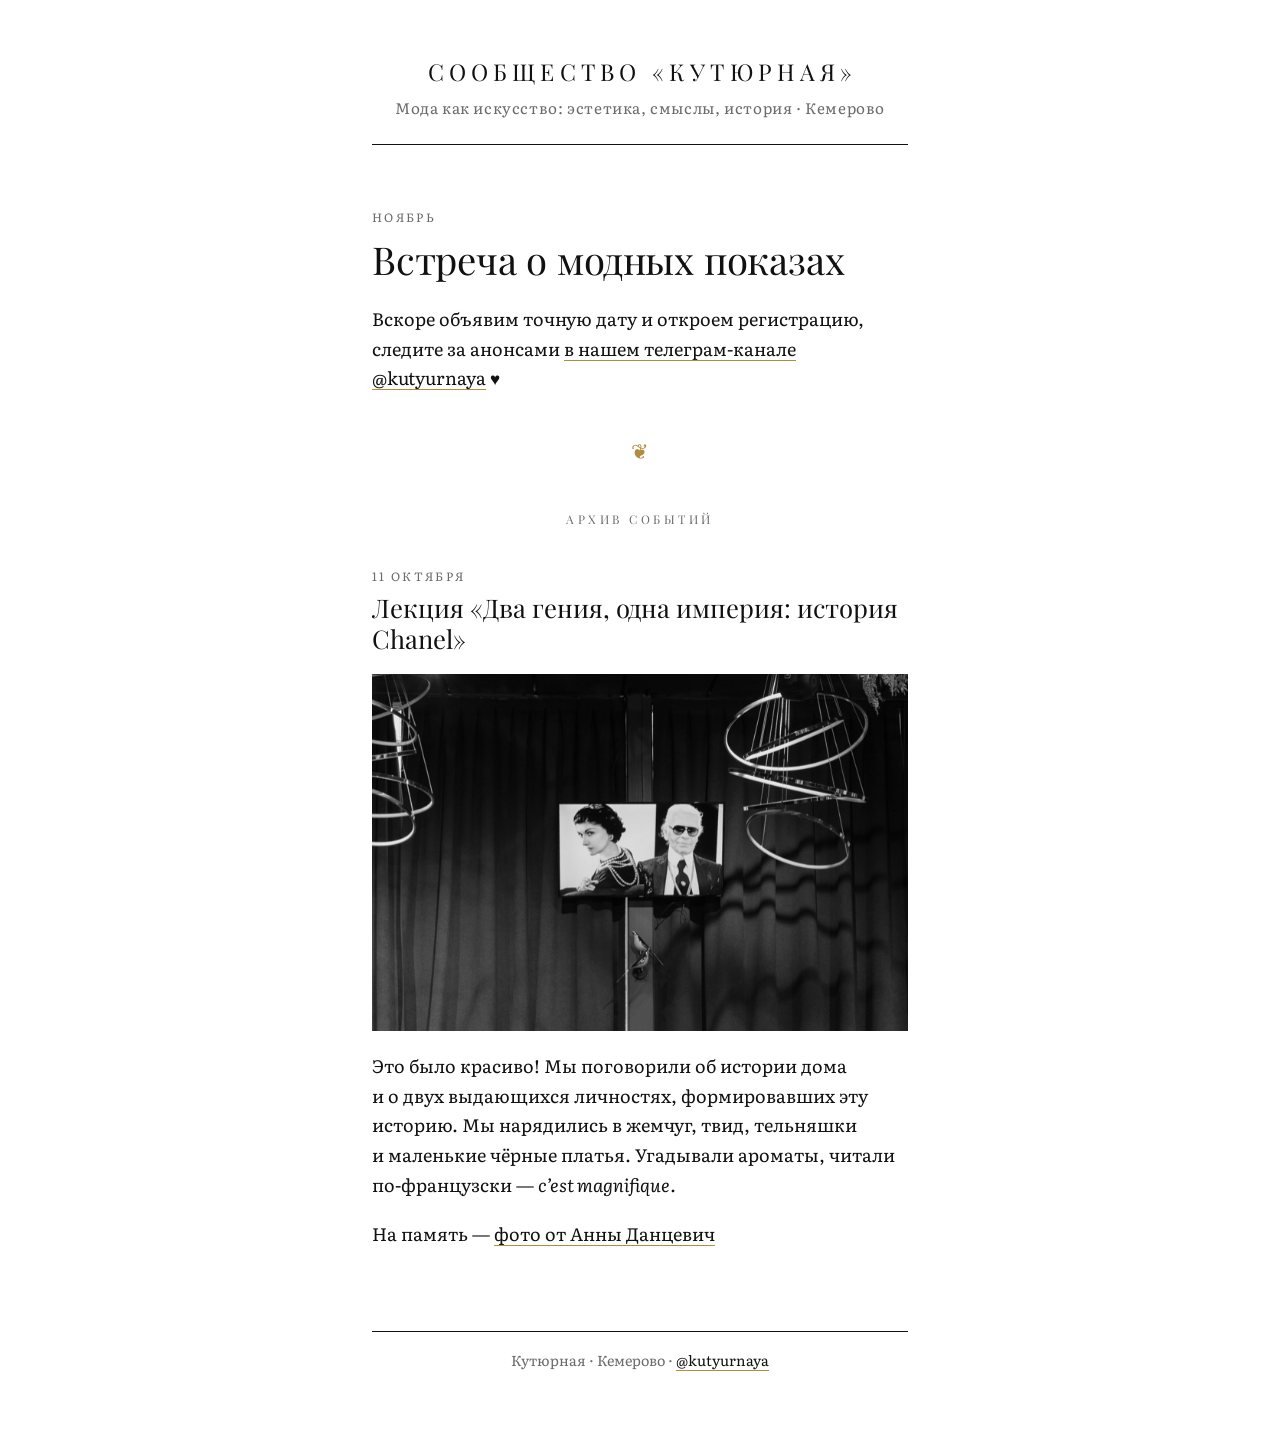
==== index.html @ 18209605 "Регистрация: форма, PHP-приём заявок в amoCRM с переходом на оплату, страница «Спасибо» Co-Authored-" ====
<!DOCTYPE html>
<html lang="ru">
<head>
  <meta charset="utf-8">
  <meta name="viewport" content="width=device-width, initial-scale=1">
  <title>Кутюрная — мода как искусство, Кемерово</title>
  <meta name="description" content="Сообщество «Кутюрная», Кемерово. Мода как искусство: эстетика, смыслы, история. Встречи и лекции об истории моды. Анонсы в телеграм-канале @kutyurnaya.">
  <meta property="og:type" content="website">
  <meta property="og:title" content="Сообщество «Кутюрная»">
  <meta property="og:description" content="Мода как искусство: эстетика, смыслы, история · Кемерово. В ноябре — встреча о модных показах. Следите за анонсами в телеграм-канале @kutyurnaya.">
  <meta property="og:url" content="https://kutyurnaya.ru/">
  <meta property="og:image" content="https://kutyurnaya.ru/images/chanel-2026-10-11.jpg">
  <meta property="og:locale" content="ru_RU">
  <link rel="icon" href="/favicon.ico" sizes="16x16 32x32">
  <link rel="icon" type="image/png" sizes="32x32" href="/icons/favicon-32.png">
  <link rel="icon" type="image/png" sizes="192x192" href="/icons/favicon-192.png">
  <link rel="apple-touch-icon" sizes="180x180" href="/icons/apple-touch-icon.png">
  <meta name="theme-color" content="#4a1526">
  <link rel="stylesheet" href="/style.css?v=20261104a">
</head>
<body>
  <header class="site-header">
    <p class="site-name">Сообщество «Кутюрная»</p>
    <p class="site-tagline">Мода как искусство: эстетика, смыслы, история&nbsp;·&nbsp;Кемерово</p>
  </header>

  <main>
    <section class="note">
      <p class="kicker">Ноябрь</p>
      <h1>Встреча о&nbsp;модных показах</h1>
      <p>Вскоре объявим точную дату и&nbsp;откроем регистрацию, следите за&nbsp;анонсами <a href="https://t.me/Kutyurnaya">в&nbsp;нашем телеграм-канале @kutyurnaya</a>&nbsp;<span class="heart" aria-hidden="true">♥</span></p>
    </section>

    <p class="fleuron" aria-hidden="true">❦</p>

    <section class="archive">
      <h2 class="section-title">Архив событий</h2>

      <article class="event">
        <p class="kicker">11 октября</p>
        <h3>Лекция «Два гения, одна империя: история Chanel»</h3>
        <figure class="event-photo">
          <img src="/images/chanel-2026-10-11.jpg" srcset="/images/chanel-2026-10-11-700.jpg 700w, /images/chanel-2026-10-11.jpg 1400w" sizes="(max-width: 40rem) 100vw, 36rem" width="1400" height="933" alt="Портреты Коко Шанель и Карла Лагерфельда на экране во время лекции" loading="lazy">
        </figure>
        <p>Это было красиво! Мы поговорили об&nbsp;истории дома и&nbsp;о&nbsp;двух выдающихся личностях, формировавших эту историю. Мы нарядились в&nbsp;жемчуг, твид, тельняшки и&nbsp;маленькие чёрные платья. Угадывали ароматы, читали по-французски&nbsp;— <i lang="fr">c’est magnifique</i>.</p>
        <p class="event-link">На память&nbsp;— <a href="https://d-anyut.wfolio.pro/disk/11-10-2026-kutyurnaya_shanel-i-lagerfeld-5t42z0">фото от Анны Данцевич</a></p>
      </article>
    </section>
  </main>

  <footer class="site-footer">
    <p>Кутюрная · Кемерово · <a href="https://t.me/Kutyurnaya">@kutyurnaya</a></p>
  </footer>
</body>
</html>
---- style.css ----
/* Палитра «Chanel»: белая бумага, чёрные чернила, золотой акцент */
:root {
  --paper: #ffffff; --ink: #111111; --muted: #6b6b6b; --rule: #111111; --gold: #b08d3f;
}
@font-face { font-family: "Playfair Display"; src: url(/fonts/playfair-display-v40-cyrillic_latin-regular.woff2) format("woff2"); font-weight: 400; font-display: swap; }
@font-face { font-family: "Playfair Display"; src: url(/fonts/playfair-display-v40-cyrillic_latin-700.woff2) format("woff2"); font-weight: 700; font-display: swap; }
@font-face { font-family: "Playfair Display"; src: url(/fonts/playfair-display-v40-cyrillic_latin-italic.woff2) format("woff2"); font-style: italic; font-display: swap; }
@font-face { font-family: "Literata"; src: url(/fonts/literata-v40-cyrillic_latin-regular.woff2) format("woff2"); font-weight: 400; font-display: swap; }
@font-face { font-family: "Literata"; src: url(/fonts/literata-v40-cyrillic_latin-700.woff2) format("woff2"); font-weight: 700; font-display: swap; }
@font-face { font-family: "Literata"; src: url(/fonts/literata-v40-cyrillic_latin-italic.woff2) format("woff2"); font-style: italic; font-display: swap; }

html { background: var(--paper); color: var(--ink); }
body {
  margin: 0 auto; padding: 3.5rem 1.25rem 4rem; max-width: 36rem; min-height: 100vh;
  box-sizing: border-box; display: flex; flex-direction: column;
  font: 400 1.125rem/1.65 "Literata", "PT Serif", Georgia, serif;
  hyphens: auto; font-feature-settings: "onum" 1;
  -webkit-font-smoothing: antialiased;
}
main { flex: 1; }
p { margin: 0 0 1em; }

h1, h2 { font-family: "Playfair Display", Georgia, serif; font-weight: 400; line-height: 1.15; margin: 0.2em 0 0.6em; letter-spacing: -0.005em; hyphens: manual; }
h1 { font-size: 2.4rem; }
h2 { font-size: 1.9rem; }

a { color: var(--ink); text-decoration: underline; text-decoration-color: var(--gold);
  text-decoration-thickness: 1px; text-underline-offset: 4px; }
a:hover { color: var(--gold); }

.site-header { text-align: center; border-bottom: 1px solid var(--rule); padding-bottom: 1.5rem; margin-bottom: 3.5rem; }
.site-name { font-family: "Playfair Display", Georgia, serif; font-size: 1.45rem; letter-spacing: 0.22em;
  text-transform: uppercase; margin: 0 0 0.5rem; padding-left: 0.22em; line-height: 1.35; }
.site-tagline { color: var(--muted); font-size: 0.95rem; letter-spacing: 0.04em; margin: 0; }

.kicker { font-variant-caps: all-small-caps; letter-spacing: 0.14em; color: var(--muted); margin: 0; font-size: 1.05rem; }

.fleuron { text-align: center; color: var(--gold); font-size: 1.3rem; margin: 2.5rem 0; }

.section-title { font-family: "Playfair Display", Georgia, serif; font-weight: 400; font-size: 1.1rem;
  font-variant-caps: all-small-caps; letter-spacing: 0.2em; color: var(--muted); text-align: center; margin: 0 0 2rem; }
.event h3 { font-family: "Playfair Display", Georgia, serif; font-weight: 400; font-size: 1.6rem; line-height: 1.2;
  margin: 0.2em 0 0.8em; hyphens: manual; }
.event-photo { margin: 0 0 1.25rem; max-width: 100%; }
.event-photo img { display: block; width: 100%; max-width: 100%; height: auto; }
.event-link { margin-top: 1.25rem; }

.heart { color: var(--ink); font-size: 0.95em; }

.cta { margin-top: 1.75rem; }
.cta a { display: inline-block; padding: 0.7rem 1.4rem; border: 1px solid var(--ink);
  text-decoration: none; font-variant-caps: all-small-caps; letter-spacing: 0.12em; font-size: 1.05rem; }
.cta a:hover { background: var(--ink); color: var(--paper); }

.site-footer { margin-top: 4rem; border-top: 1px solid var(--rule); padding-top: 1rem;
  color: var(--muted); font-size: 0.9rem; text-align: center; }
.site-footer p { margin: 0; }

@media (max-width: 480px) {
  body { padding-top: 2.5rem; }
  h1 { font-size: 1.9rem; }
  h2 { font-size: 1.55rem; }
  .event h3 { font-size: 1.35rem; }
  .site-name { font-size: 1.05rem; letter-spacing: 0.16em; padding-left: 0.16em; }
}

/* Форма регистрации */
.site-name a { color: inherit; text-decoration: none; }
.reg-form { display: grid; gap: 1.1rem; margin-top: 1.5rem; }
.reg-form label { display: grid; gap: 0.35rem; font-variant-caps: all-small-caps; letter-spacing: 0.1em; font-size: 1.05rem; }
.reg-form .hint { font-variant-caps: normal; letter-spacing: 0; font-size: 0.85rem; color: var(--muted); font-style: italic; }
.reg-form input:not([type="checkbox"]) { font: inherit; font-variant-caps: normal; letter-spacing: 0; font-size: 1.05rem;
  padding: 0.6rem 0.75rem; border: 1px solid var(--muted); border-radius: 0; background: var(--paper); color: var(--ink); width: 100%; box-sizing: border-box; }
.reg-form input:focus { outline: 2px solid var(--gold); outline-offset: 1px; border-color: var(--ink); }
.reg-form .consent { display: flex; gap: 0.6rem; align-items: baseline; font-variant-caps: normal; letter-spacing: 0; font-size: 0.95rem; }
.reg-form .consent input { accent-color: var(--ink); width: 1.05rem; height: 1.05rem; flex: none; }
.reg-form .hp { position: absolute; left: -10000px; width: 1px; height: 1px; overflow: hidden; }
.reg-form button { font: inherit; font-variant-caps: all-small-caps; letter-spacing: 0.12em; font-size: 1.1rem; cursor: pointer;
  padding: 0.8rem 1.4rem; border: 1px solid var(--ink); background: var(--ink); color: var(--paper); justify-self: start; }
.reg-form button:hover { background: var(--paper); color: var(--ink); }
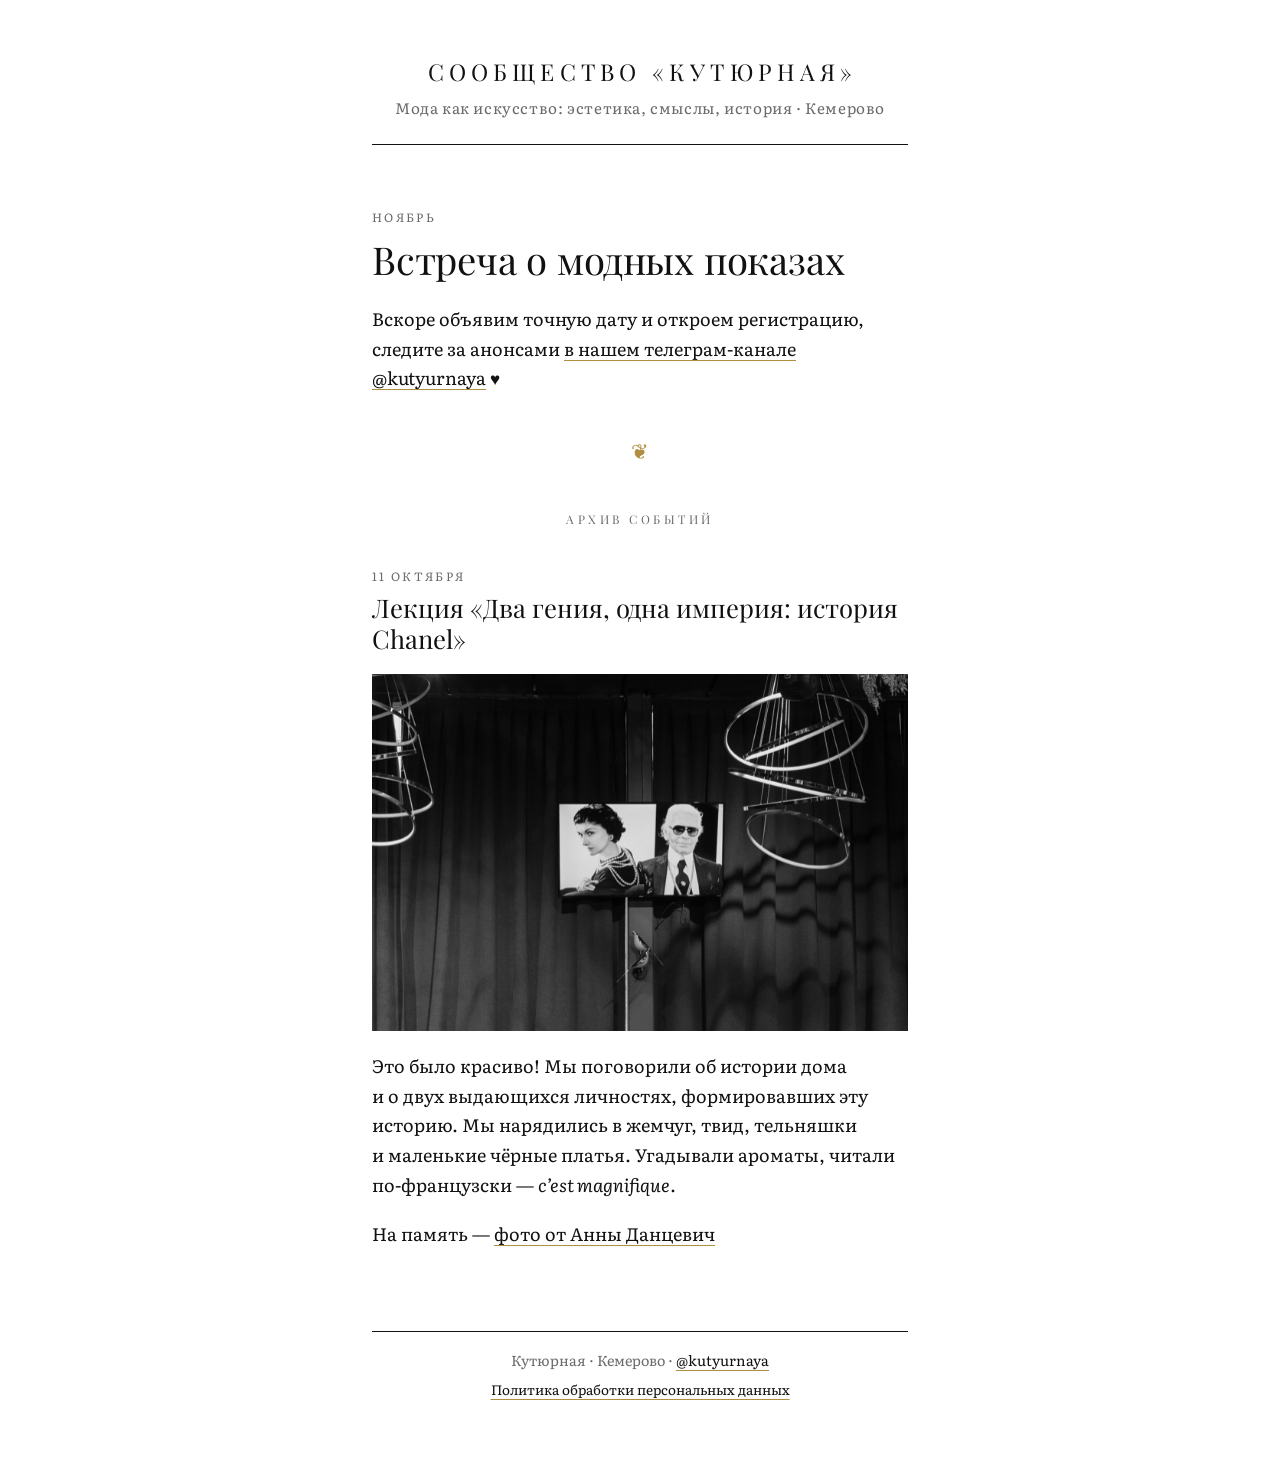
==== commit 64390ed9: "Черновики: политика обработки ПДн и отдельное согласие, ссылки в форме и подвале (не опубликовано, ж" ====
--- a/index.html
+++ b/index.html
@@ -16,7 +16,7 @@
   <link rel="icon" type="image/png" sizes="192x192" href="/icons/favicon-192.png">
   <link rel="apple-touch-icon" sizes="180x180" href="/icons/apple-touch-icon.png">
   <meta name="theme-color" content="#4a1526">
-  <link rel="stylesheet" href="/style.css?v=20261104a">
+  <link rel="stylesheet" href="/style.css?v=20261104b">
 </head>
 <body>
   <header class="site-header">
@@ -50,6 +50,7 @@
 
   <footer class="site-footer">
     <p>Кутюрная · Кемерово · <a href="https://t.me/Kutyurnaya">@kutyurnaya</a></p>
+    <p class="legal-links"><a href="/privacy/">Политика обработки персональных данных</a></p>
   </footer>
 </body>
 </html>
--- a/style.css
+++ b/style.css
@@ -78,3 +78,12 @@
 .reg-form button { font: inherit; font-variant-caps: all-small-caps; letter-spacing: 0.12em; font-size: 1.1rem; cursor: pointer;
   padding: 0.8rem 1.4rem; border: 1px solid var(--ink); background: var(--ink); color: var(--paper); justify-self: start; }
 .reg-form button:hover { background: var(--paper); color: var(--ink); }
+
+/* Юридические страницы */
+.legal h1 { font-size: 2rem; }
+.legal h2 { font-size: 1.25rem; margin: 2em 0 0.6em; }
+.legal p, .legal li { font-size: 1rem; line-height: 1.6; }
+.legal ul { padding-left: 1.2em; margin: 0 0 1em; }
+.legal-date { color: var(--muted); font-style: italic; }
+.todo { background: #fff3b0; padding: 0 0.2em; }
+.site-footer .legal-links { margin-top: 0.4rem; font-size: 0.85rem; }
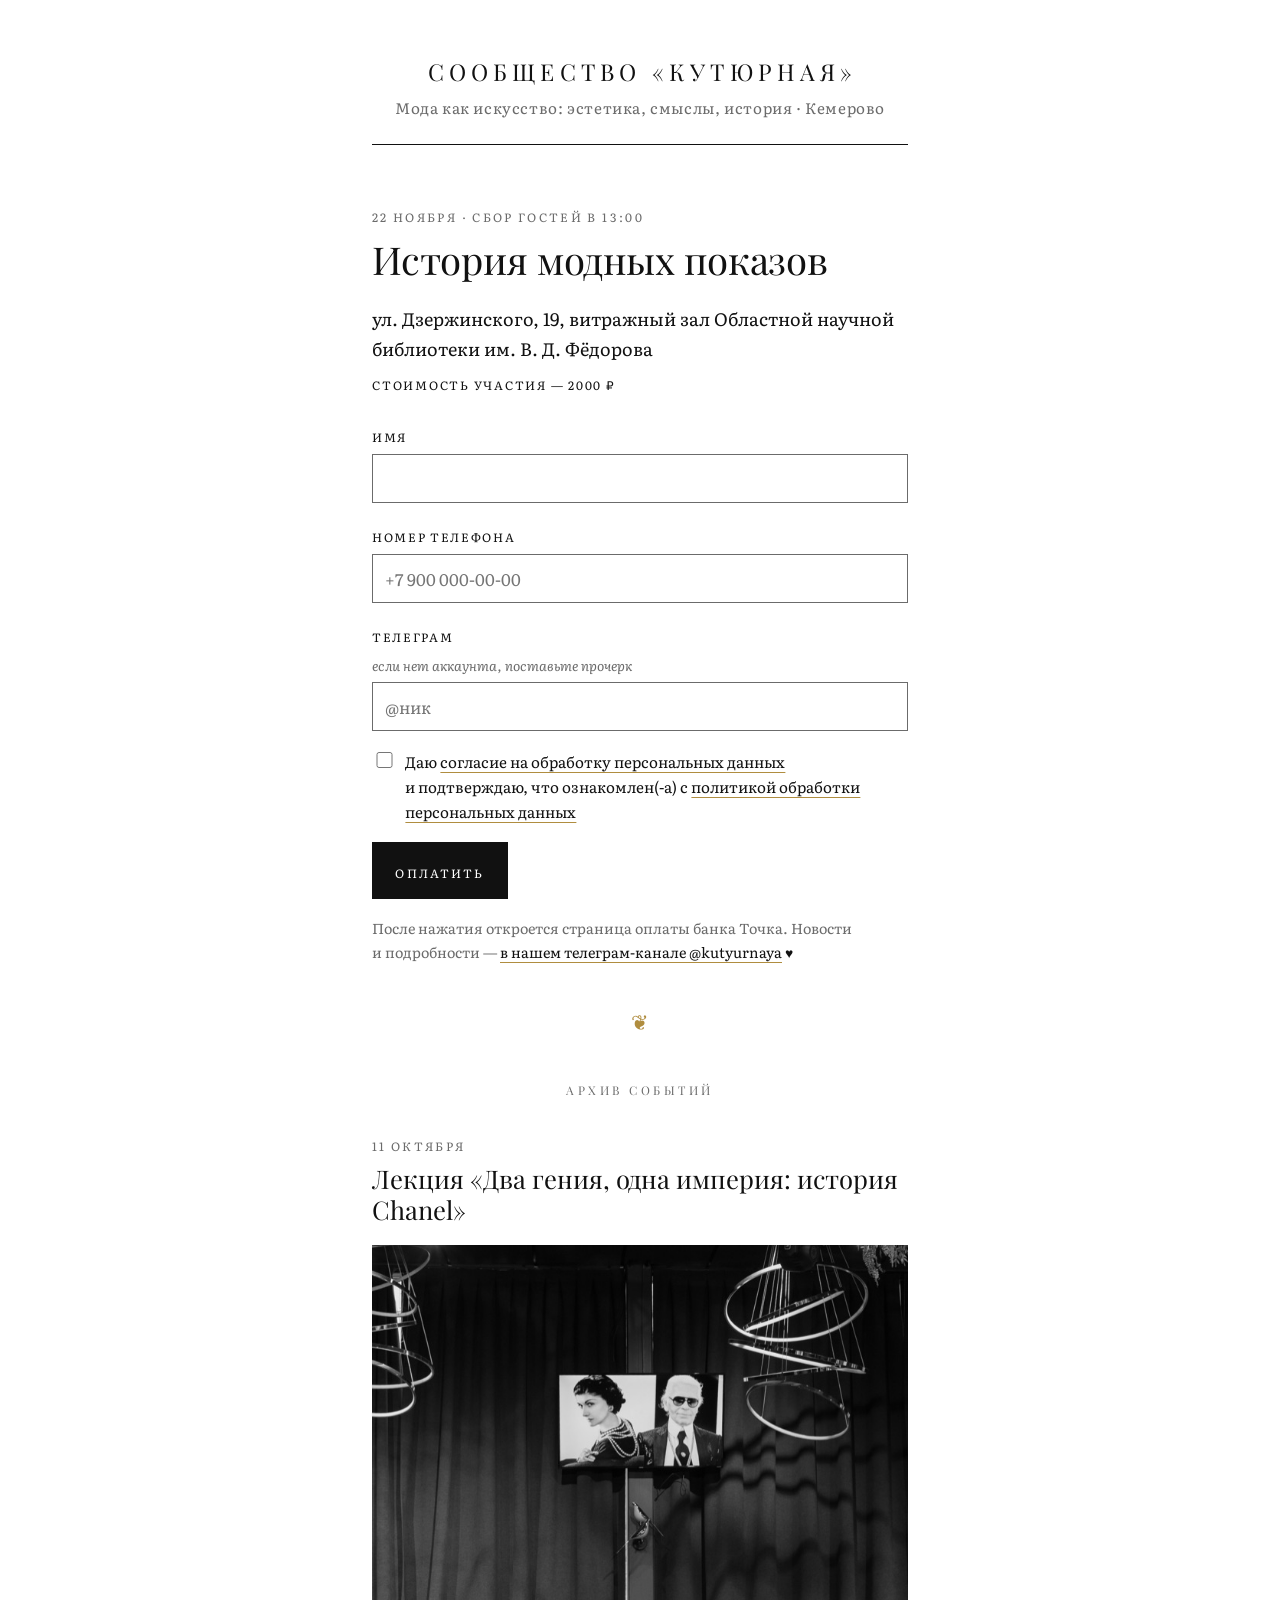
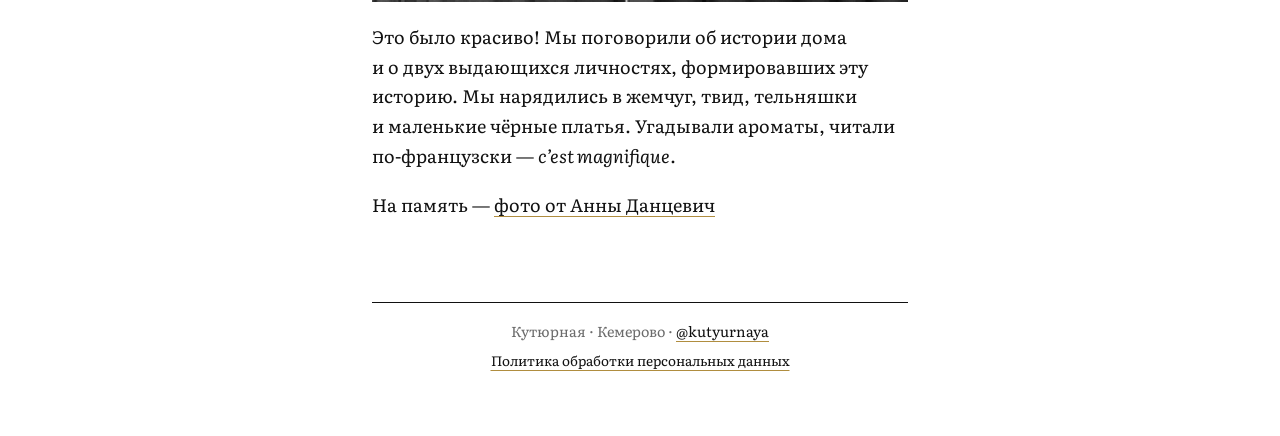
==== commit bae0dd77: "Регистрация на «Историю модных показов» 22 ноября: форма на главной, поля имя/телефон/телеграм, опла" ====
--- a/index.html
+++ b/index.html
@@ -3,11 +3,11 @@
 <head>
   <meta charset="utf-8">
   <meta name="viewport" content="width=device-width, initial-scale=1">
-  <title>Кутюрная — мода как искусство, Кемерово</title>
+  <title>История модных показов, 22 ноября — Кутюрная, Кемерово</title>
   <meta name="description" content="Сообщество «Кутюрная», Кемерово. Мода как искусство: эстетика, смыслы, история. Встречи и лекции об истории моды. Анонсы в телеграм-канале @kutyurnaya.">
   <meta property="og:type" content="website">
   <meta property="og:title" content="Сообщество «Кутюрная»">
-  <meta property="og:description" content="Мода как искусство: эстетика, смыслы, история · Кемерово. В ноябре — встреча о модных показах. Следите за анонсами в телеграм-канале @kutyurnaya.">
+  <meta property="og:description" content="Мода как искусство: эстетика, смыслы, история · Кемерово. 22 ноября — лекция «История модных показов» в Областной научной библиотеке. Регистрация на сайте.">
   <meta property="og:url" content="https://kutyurnaya.ru/">
   <meta property="og:image" content="https://kutyurnaya.ru/images/chanel-2026-10-11.jpg">
   <meta property="og:locale" content="ru_RU">
@@ -16,7 +16,7 @@
   <link rel="icon" type="image/png" sizes="192x192" href="/icons/favicon-192.png">
   <link rel="apple-touch-icon" sizes="180x180" href="/icons/apple-touch-icon.png">
   <meta name="theme-color" content="#4a1526">
-  <link rel="stylesheet" href="/style.css?v=20261104b">
+  <link rel="stylesheet" href="/style.css?v=20261104c">
 </head>
 <body>
   <header class="site-header">
@@ -25,10 +25,21 @@
   </header>
 
   <main>
-    <section class="note">
-      <p class="kicker">Ноябрь</p>
-      <h1>Встреча о&nbsp;модных показах</h1>
-      <p>Вскоре объявим точную дату и&nbsp;откроем регистрацию, следите за&nbsp;анонсами <a href="https://t.me/Kutyurnaya">в&nbsp;нашем телеграм-канале @kutyurnaya</a>&nbsp;<span class="heart" aria-hidden="true">♥</span></p>
+    <section class="note" id="register">
+      <p class="kicker">22 ноября · сбор гостей в&nbsp;13:00</p>
+      <h1>История модных показов</h1>
+      <p class="event-place">ул.&nbsp;Дзержинского, 19, витражный зал Областной научной библиотеки им.&nbsp;В.&nbsp;Д.&nbsp;Фёдорова</p>
+      <p class="event-price">Стоимость участия&nbsp;— 2000&nbsp;₽</p>
+      <form class="reg-form" method="post" action="/api/register.php">
+        <input type="hidden" name="event" value="pokazy-2026-11-22">
+        <label>Имя<input name="name" required maxlength="100" autocomplete="name"></label>
+        <label>Номер телефона<input name="phone" type="tel" required autocomplete="tel" placeholder="+7 900 000-00-00"></label>
+        <label>Телеграм<span class="hint">если нет аккаунта, поставьте прочерк</span><input name="telegram" required maxlength="64" placeholder="@ник"></label>
+        <label class="hp" aria-hidden="true">Сайт<input name="website" tabindex="-1" autocomplete="off"></label>
+        <label class="consent"><input type="checkbox" name="consent" required> <span>Даю <a href="/soglasie/" target="_blank">согласие на&nbsp;обработку персональных данных</a> и&nbsp;подтверждаю, что ознакомлен(-а) с&nbsp;<a href="/privacy/" target="_blank">политикой обработки персональных данных</a></span></label>
+        <button type="submit">Оплатить</button>
+        <p class="form-note">После нажатия откроется страница оплаты банка Точка. Новости и&nbsp;подробности&nbsp;— <a href="https://t.me/Kutyurnaya">в&nbsp;нашем телеграм-канале @kutyurnaya</a>&nbsp;<span class="heart" aria-hidden="true">♥</span></p>
+      </form>
     </section>
 
     <p class="fleuron" aria-hidden="true">❦</p>
--- a/style.css
+++ b/style.css
@@ -87,3 +87,7 @@
 .legal-date { color: var(--muted); font-style: italic; }
 .todo { background: #fff3b0; padding: 0 0.2em; }
 .site-footer .legal-links { margin-top: 0.4rem; font-size: 0.85rem; }
+
+.event-place { margin: 0 0 0.3rem; }
+.event-price { margin: 0 0 0.5rem; font-variant-caps: all-small-caps; letter-spacing: 0.1em; font-size: 1.1rem; }
+.form-note { font-size: 0.9rem; color: var(--muted); margin: 0; }
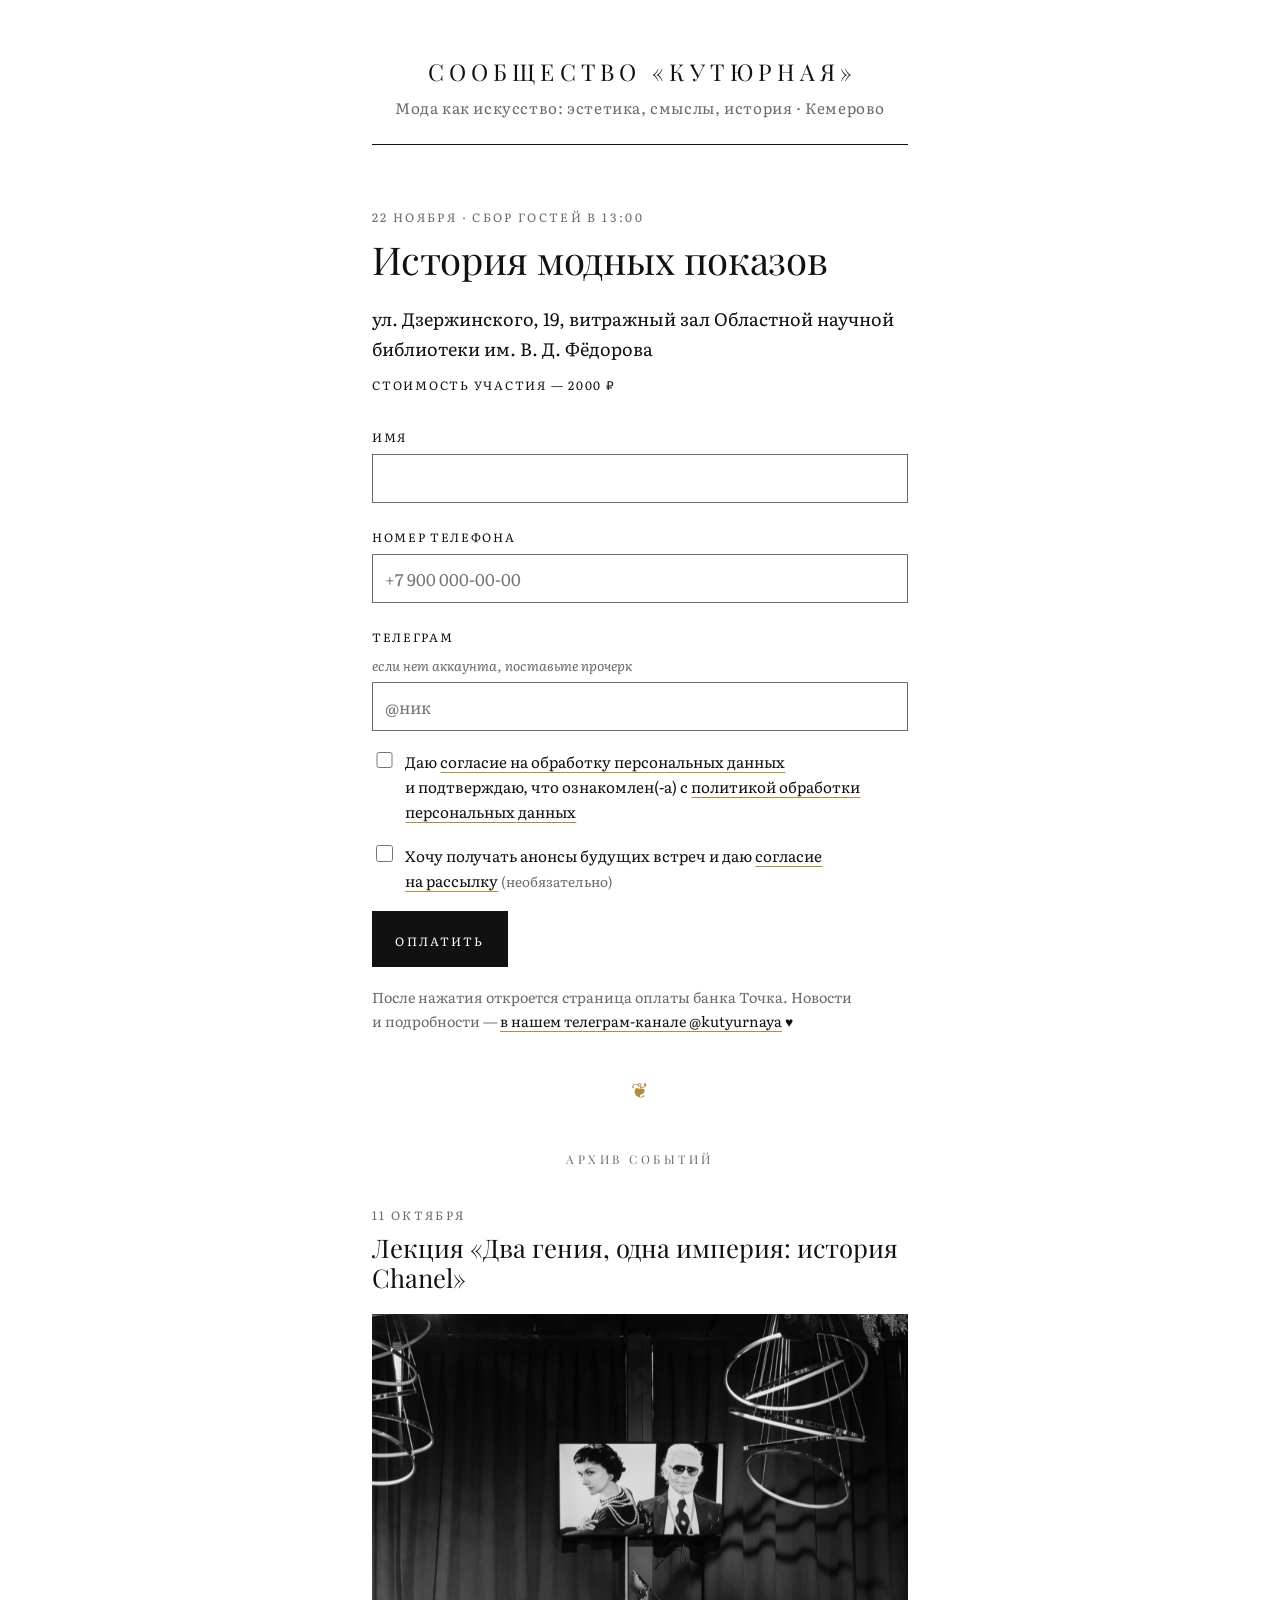
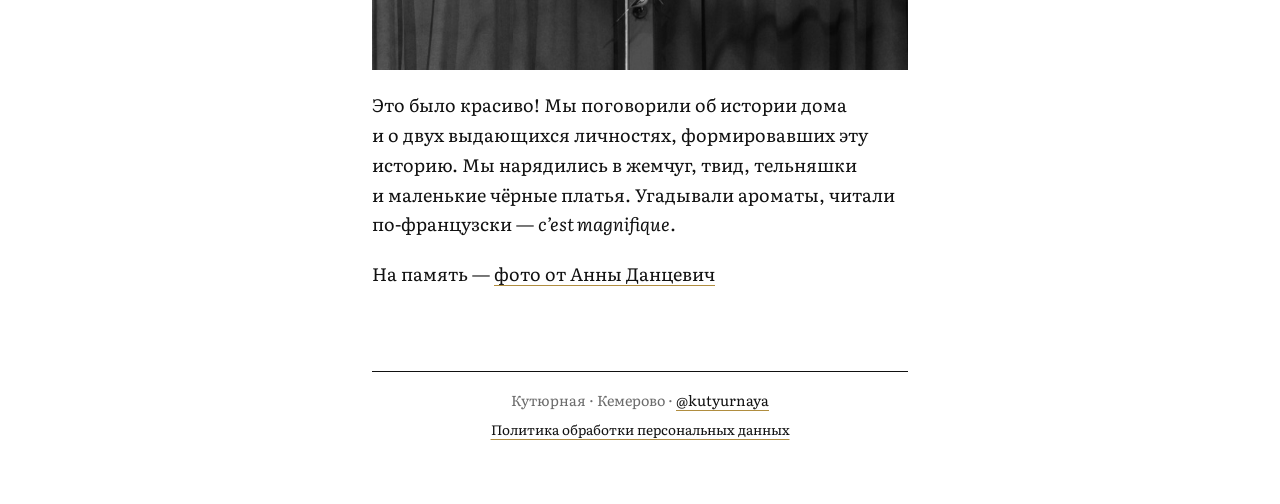
==== commit 064c82c4: "Необязательная галочка согласия на рассылку анонсов: отдельный документ, тег в amoCRM, запись соглас" ====
--- a/index.html
+++ b/index.html
@@ -37,6 +37,7 @@
         <label>Телеграм<span class="hint">если нет аккаунта, поставьте прочерк</span><input name="telegram" required maxlength="64" placeholder="@ник"></label>
         <label class="hp" aria-hidden="true">Сайт<input name="website" tabindex="-1" autocomplete="off"></label>
         <label class="consent"><input type="checkbox" name="consent" required> <span>Даю <a href="/soglasie/" target="_blank">согласие на&nbsp;обработку персональных данных</a> и&nbsp;подтверждаю, что ознакомлен(-а) с&nbsp;<a href="/privacy/" target="_blank">политикой обработки персональных данных</a></span></label>
+        <label class="consent"><input type="checkbox" name="newsletter"> <span>Хочу получать анонсы будущих встреч и&nbsp;даю <a href="/soglasie-rassylka/" target="_blank">согласие на&nbsp;рассылку</a> <span class="optional">(необязательно)</span></span></label>
         <button type="submit">Оплатить</button>
         <p class="form-note">После нажатия откроется страница оплаты банка Точка. Новости и&nbsp;подробности&nbsp;— <a href="https://t.me/Kutyurnaya">в&nbsp;нашем телеграм-канале @kutyurnaya</a>&nbsp;<span class="heart" aria-hidden="true">♥</span></p>
       </form>
--- a/style.css
+++ b/style.css
@@ -91,3 +91,4 @@
 .event-place { margin: 0 0 0.3rem; }
 .event-price { margin: 0 0 0.5rem; font-variant-caps: all-small-caps; letter-spacing: 0.1em; font-size: 1.1rem; }
 .form-note { font-size: 0.9rem; color: var(--muted); margin: 0; }
+.reg-form .optional { color: var(--muted); font-size: 0.9em; }
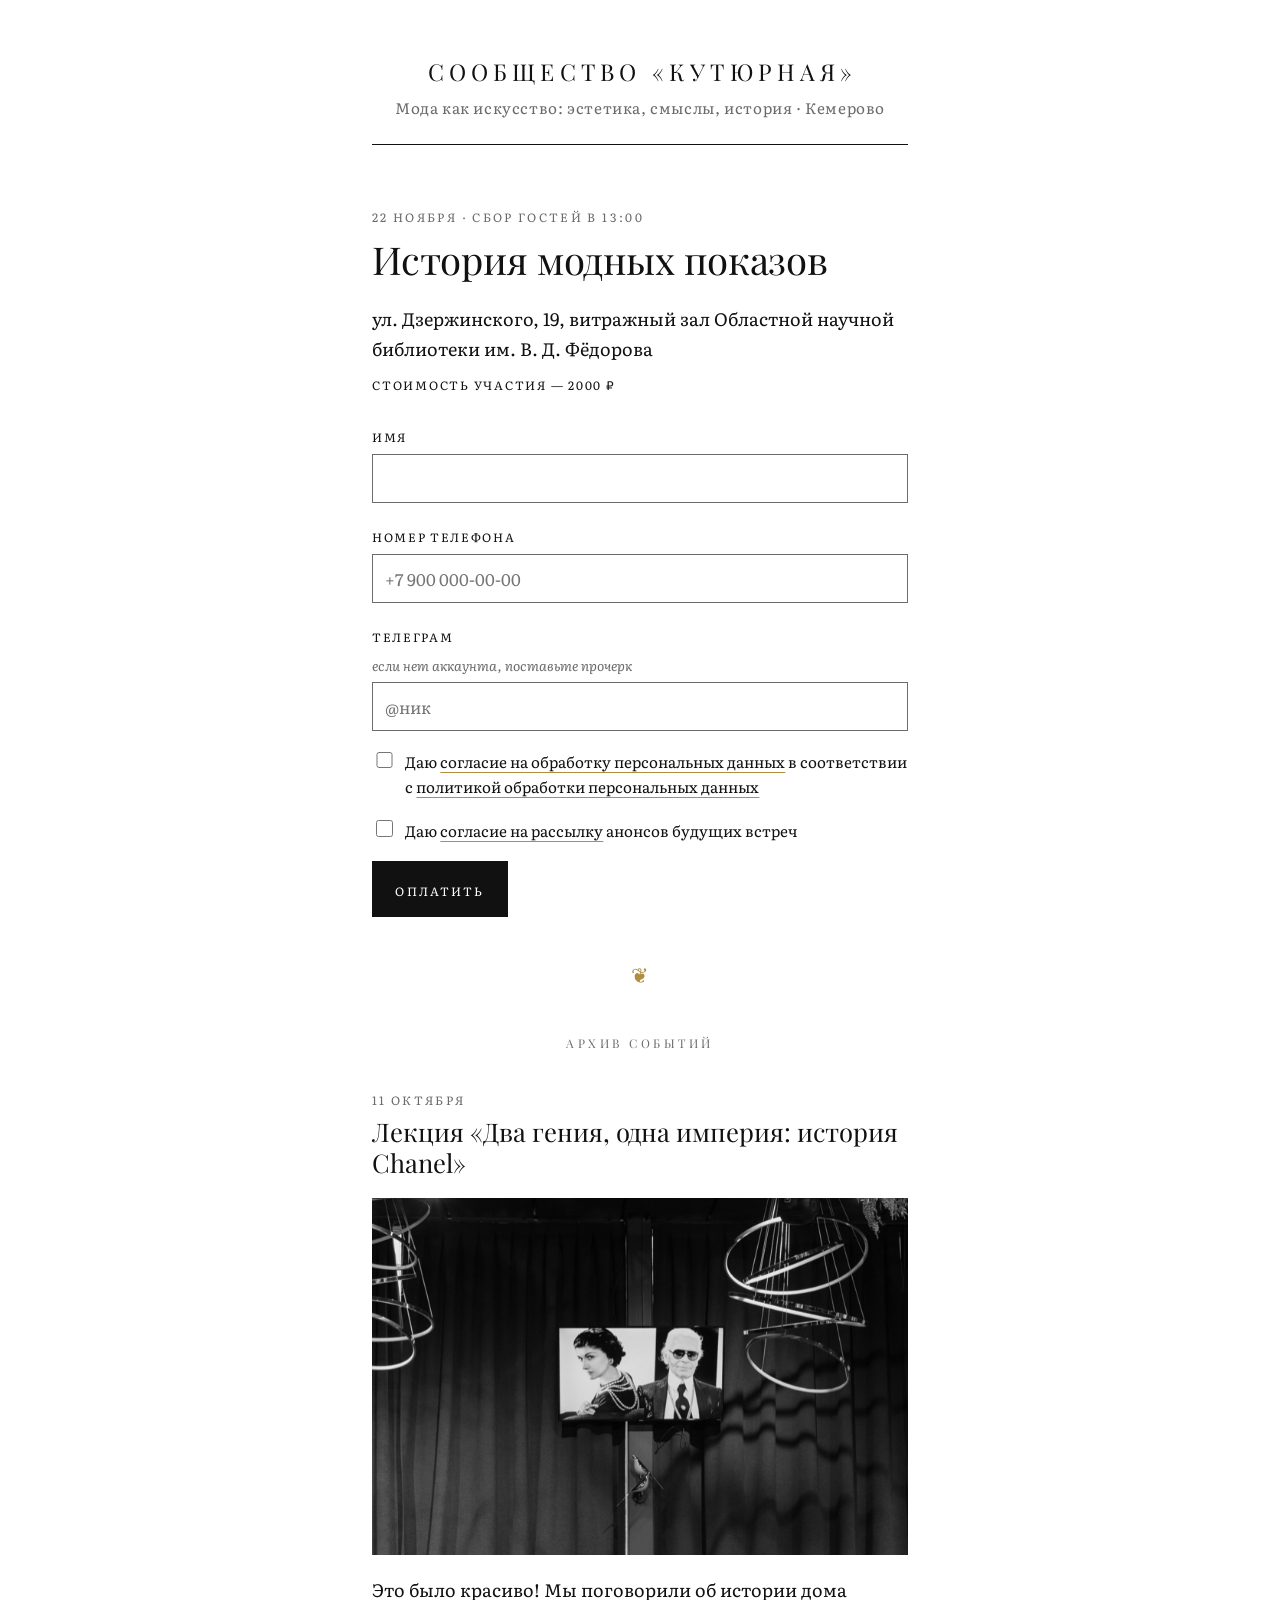
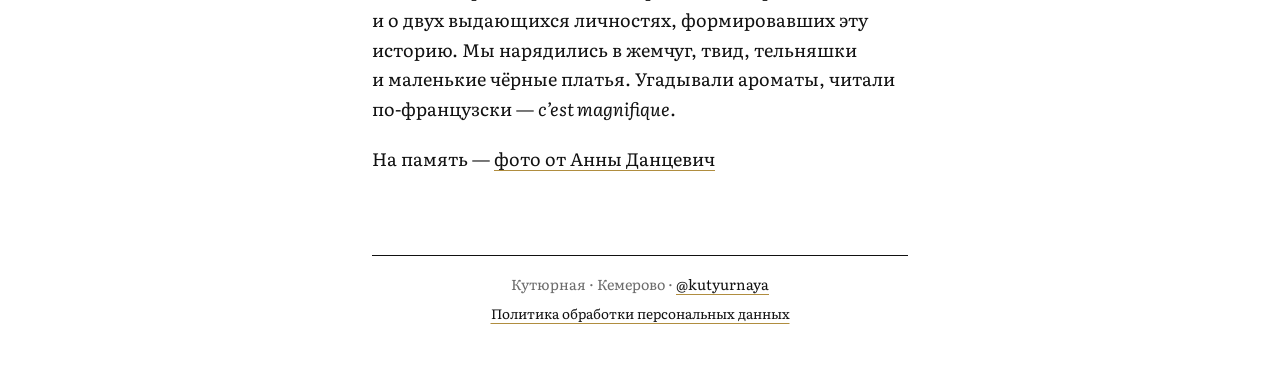
==== commit 6299d98b: "Форма: короче формулировки согласий, без подписи под кнопкой Co-Authored-By: Claude Opus 5.5 <norepl" ====
--- a/index.html
+++ b/index.html
@@ -36,10 +36,9 @@
         <label>Номер телефона<input name="phone" type="tel" required autocomplete="tel" placeholder="+7 900 000-00-00"></label>
         <label>Телеграм<span class="hint">если нет аккаунта, поставьте прочерк</span><input name="telegram" required maxlength="64" placeholder="@ник"></label>
         <label class="hp" aria-hidden="true">Сайт<input name="website" tabindex="-1" autocomplete="off"></label>
-        <label class="consent"><input type="checkbox" name="consent" required> <span>Даю <a href="/soglasie/" target="_blank">согласие на&nbsp;обработку персональных данных</a> и&nbsp;подтверждаю, что ознакомлен(-а) с&nbsp;<a href="/privacy/" target="_blank">политикой обработки персональных данных</a></span></label>
-        <label class="consent"><input type="checkbox" name="newsletter"> <span>Хочу получать анонсы будущих встреч и&nbsp;даю <a href="/soglasie-rassylka/" target="_blank">согласие на&nbsp;рассылку</a> <span class="optional">(необязательно)</span></span></label>
+        <label class="consent"><input type="checkbox" name="consent" required> <span>Даю <a href="/soglasie/" target="_blank">согласие на&nbsp;обработку персональных данных</a> в&nbsp;соответствии с&nbsp;<a href="/privacy/" target="_blank">политикой обработки персональных данных</a></span></label>
+        <label class="consent"><input type="checkbox" name="newsletter"> <span>Даю <a href="/soglasie-rassylka/" target="_blank">согласие на&nbsp;рассылку</a> анонсов будущих встреч</span></label>
         <button type="submit">Оплатить</button>
-        <p class="form-note">После нажатия откроется страница оплаты банка Точка. Новости и&nbsp;подробности&nbsp;— <a href="https://t.me/Kutyurnaya">в&nbsp;нашем телеграм-канале @kutyurnaya</a>&nbsp;<span class="heart" aria-hidden="true">♥</span></p>
       </form>
     </section>
 
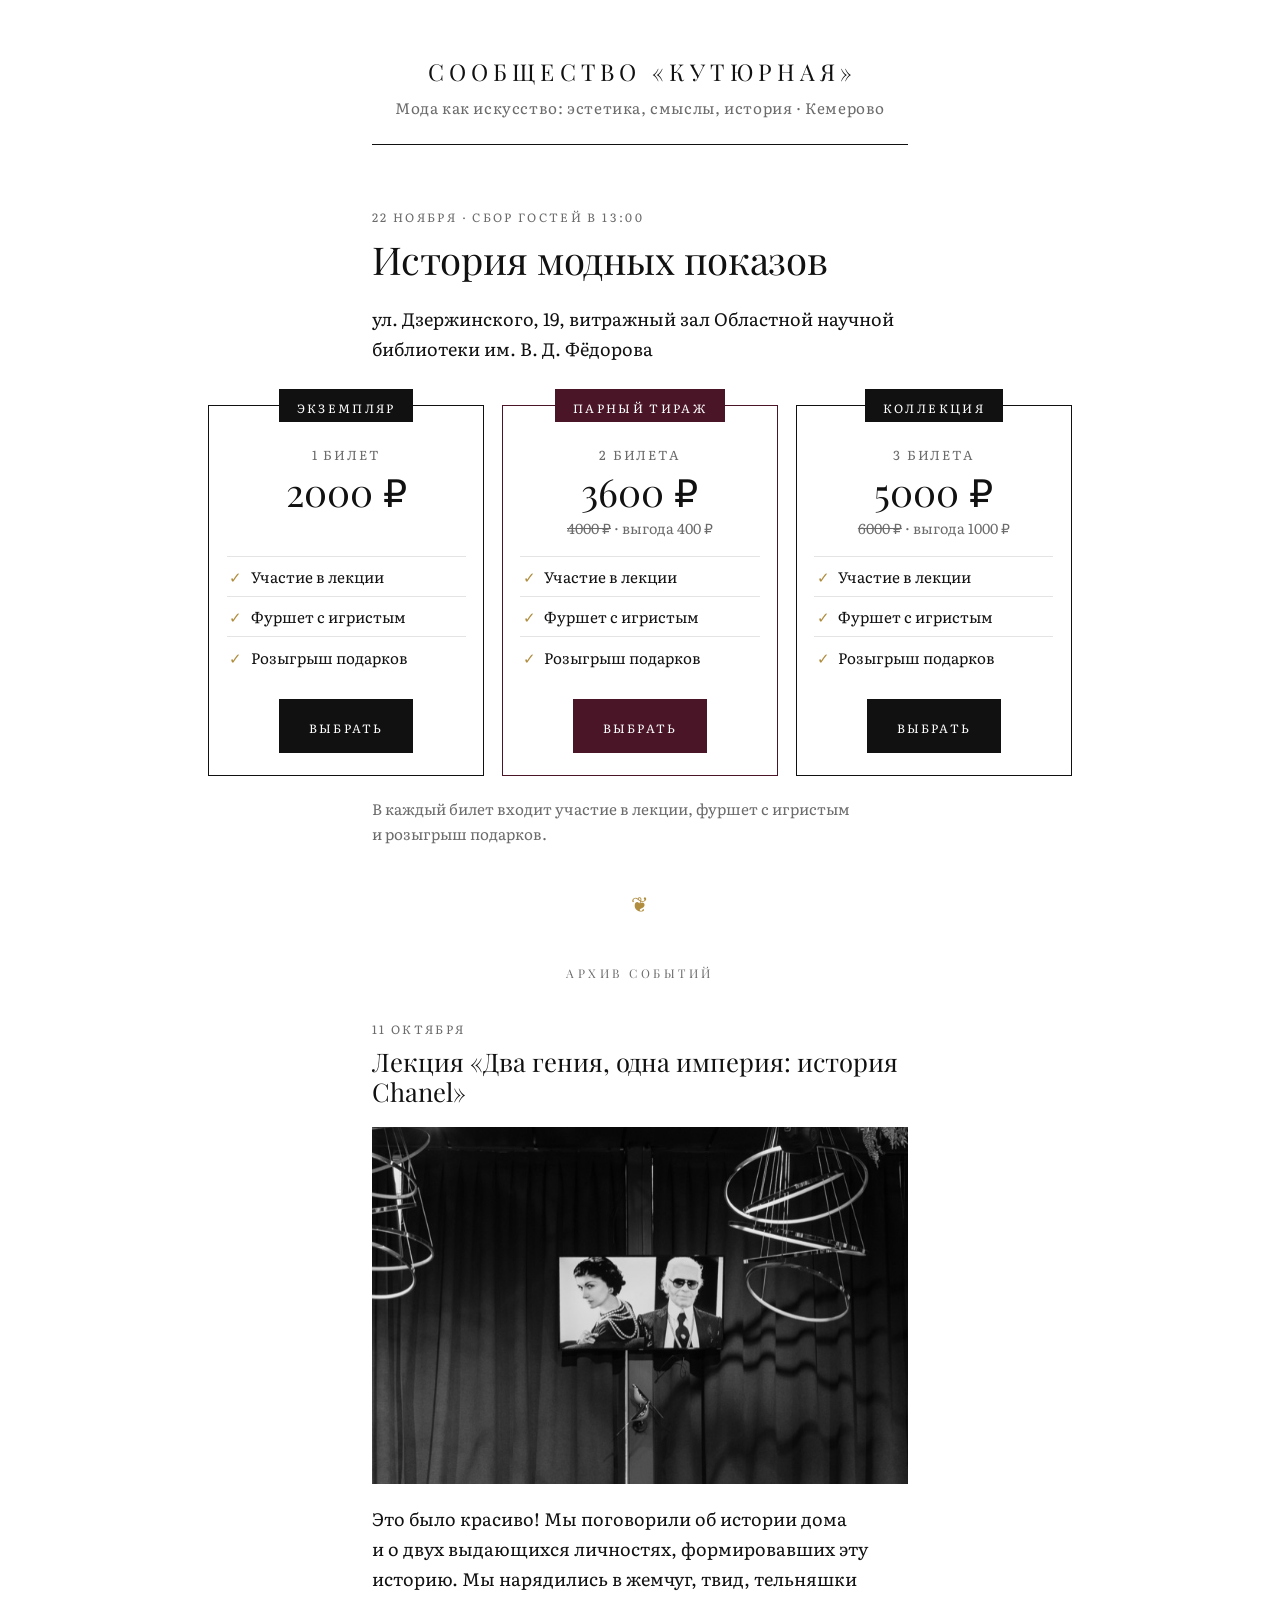
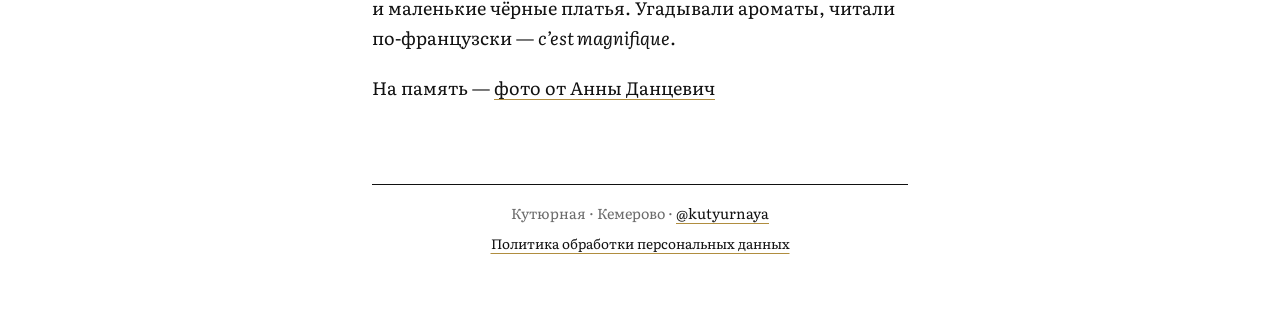
==== commit 667d3221: "Тарифы: карточки на главной, данные гостя на /registraciya/ Co-Authored-By: Claude Opus 5.5 <noreply" ====
--- a/index.html
+++ b/index.html
@@ -16,7 +16,7 @@
   <link rel="icon" type="image/png" sizes="192x192" href="/icons/favicon-192.png">
   <link rel="apple-touch-icon" sizes="180x180" href="/icons/apple-touch-icon.png">
   <meta name="theme-color" content="#4a1526">
-  <link rel="stylesheet" href="/style.css?v=20261104c">
+  <link rel="stylesheet" href="/style.css?v=20261106a">
 </head>
 <body>
   <header class="site-header">
@@ -29,17 +29,33 @@
       <p class="kicker">22 ноября · сбор гостей в&nbsp;13:00</p>
       <h1>История модных показов</h1>
       <p class="event-place">ул.&nbsp;Дзержинского, 19, витражный зал Областной научной библиотеки им.&nbsp;В.&nbsp;Д.&nbsp;Фёдорова</p>
-      <p class="event-price">Стоимость участия&nbsp;— 2000&nbsp;₽</p>
-      <form class="reg-form" method="post" action="/api/register.php">
-        <input type="hidden" name="event" value="pokazy-2026-11-22">
-        <label>Имя<input name="name" required maxlength="100" autocomplete="name"></label>
-        <label>Номер телефона<input name="phone" type="tel" required autocomplete="tel" placeholder="+7 900 000-00-00"></label>
-        <label>Телеграм<span class="hint">если нет аккаунта, поставьте прочерк</span><input name="telegram" required maxlength="64" placeholder="@ник"></label>
-        <label class="hp" aria-hidden="true">Сайт<input name="website" tabindex="-1" autocomplete="off"></label>
-        <label class="consent"><input type="checkbox" name="consent" required> <span>Даю <a href="/soglasie/" target="_blank">согласие на&nbsp;обработку персональных данных</a> в&nbsp;соответствии с&nbsp;<a href="/privacy/" target="_blank">политикой обработки персональных данных</a></span></label>
-        <label class="consent"><input type="checkbox" name="newsletter"> <span>Даю <a href="/soglasie-rassylka/" target="_blank">согласие на&nbsp;рассылку</a> анонсов будущих встреч</span></label>
-        <button type="submit">Оплатить</button>
-      </form>
+      <div class="tariffs">
+        <article class="tariff">
+          <p class="tariff-badge">Экземпляр</p>
+          <p class="tariff-tickets">1 билет</p>
+          <p class="tariff-price">2000&nbsp;₽</p>
+          <p class="tariff-old">&nbsp;</p>
+          <ul class="tariff-incl"><li>Участие в лекции</li><li>Фуршет с игристым</li><li>Розыгрыш подарков</li></ul>
+          <a class="tariff-btn" href="/registraciya/?tarif=ekzemplyar">Выбрать</a>
+        </article>
+        <article class="tariff tariff--accent">
+          <p class="tariff-badge">Парный тираж</p>
+          <p class="tariff-tickets">2 билета</p>
+          <p class="tariff-price">3600&nbsp;₽</p>
+          <p class="tariff-old"><s>4000&nbsp;₽</s> · выгода 400&nbsp;₽</p>
+          <ul class="tariff-incl"><li>Участие в лекции</li><li>Фуршет с игристым</li><li>Розыгрыш подарков</li></ul>
+          <a class="tariff-btn" href="/registraciya/?tarif=para">Выбрать</a>
+        </article>
+        <article class="tariff">
+          <p class="tariff-badge">Коллекция</p>
+          <p class="tariff-tickets">3 билета</p>
+          <p class="tariff-price">5000&nbsp;₽</p>
+          <p class="tariff-old"><s>6000&nbsp;₽</s> · выгода 1000&nbsp;₽</p>
+          <ul class="tariff-incl"><li>Участие в лекции</li><li>Фуршет с игристым</li><li>Розыгрыш подарков</li></ul>
+          <a class="tariff-btn" href="/registraciya/?tarif=kollekciya">Выбрать</a>
+        </article>
+      </div>
+      <p class="tariff-note">В каждый билет входит участие в&nbsp;лекции, фуршет с&nbsp;игристым и&nbsp;розыгрыш подарков.</p>
     </section>
 
     <p class="fleuron" aria-hidden="true">❦</p>
--- a/style.css
+++ b/style.css
@@ -1,6 +1,6 @@
 /* Палитра «Chanel»: белая бумага, чёрные чернила, золотой акцент */
 :root {
-  --paper: #ffffff; --ink: #111111; --muted: #6b6b6b; --rule: #111111; --gold: #b08d3f;
+  --paper: #ffffff; --ink: #111111; --muted: #6b6b6b; --rule: #111111; --gold: #b08d3f; --accent: #4a1526;
 }
 @font-face { font-family: "Playfair Display"; src: url(/fonts/playfair-display-v40-cyrillic_latin-regular.woff2) format("woff2"); font-weight: 400; font-display: swap; }
 @font-face { font-family: "Playfair Display"; src: url(/fonts/playfair-display-v40-cyrillic_latin-700.woff2) format("woff2"); font-weight: 700; font-display: swap; }
@@ -78,6 +78,14 @@
 .reg-form button { font: inherit; font-variant-caps: all-small-caps; letter-spacing: 0.12em; font-size: 1.1rem; cursor: pointer;
   padding: 0.8rem 1.4rem; border: 1px solid var(--ink); background: var(--ink); color: var(--paper); justify-self: start; }
 .reg-form button:hover { background: var(--paper); color: var(--ink); }
+.reg-form label, .reg-form .consent { transition: opacity 0.2s; }
+.reg-form.is-sending label, .reg-form.is-sending .consent { opacity: 0.4; pointer-events: none; }
+.reg-form button:disabled { cursor: progress; background: var(--ink); color: var(--paper);
+  display: inline-flex; align-items: center; gap: 0.6rem; }
+.reg-form button:disabled::before { content: ""; width: 0.9em; height: 0.9em; flex: none; border-radius: 50%;
+  border: 1.5px solid rgba(255, 255, 255, 0.35); border-top-color: var(--paper); animation: reg-spin 0.8s linear infinite; }
+@keyframes reg-spin { to { transform: rotate(360deg); } }
+@media (prefers-reduced-motion: reduce) { .reg-form button:disabled::before { animation-duration: 2.4s; } }
 
 /* Юридические страницы */
 .legal h1 { font-size: 2rem; }
@@ -92,3 +100,35 @@
 .event-price { margin: 0 0 0.5rem; font-variant-caps: all-small-caps; letter-spacing: 0.1em; font-size: 1.1rem; }
 .form-note { font-size: 0.9rem; color: var(--muted); margin: 0; }
 .reg-form .optional { color: var(--muted); font-size: 0.9em; }
+
+/* Тарифы: на компьютере три карточки в ряд (шире колонки текста), на телефоне — лента с пролистыванием */
+.tariffs { display: grid; grid-template-columns: repeat(3, minmax(0, 1fr)); gap: 1.1rem;
+  width: min(54rem, calc(100vw - 2.5rem)); position: relative; left: 50%; transform: translateX(-50%);
+  margin: 1.5rem 0 0; padding-top: 1.1rem; box-sizing: border-box; }
+.tariff { display: flex; flex-direction: column; align-items: center; text-align: center;
+  border: 1px solid var(--rule); padding: 0 1.1rem 1.4rem; background: var(--paper); }
+.tariff-badge { margin: -1.05rem 0 1rem; padding: 0.3rem 1.1rem; background: var(--ink); color: var(--paper);
+  font-variant-caps: all-small-caps; letter-spacing: 0.14em; font-size: 1.05rem; line-height: 1.4; white-space: nowrap; }
+.tariff-tickets { margin: 0; color: var(--muted); font-variant-caps: all-small-caps; letter-spacing: 0.1em; }
+.tariff-price { margin: 0.1rem 0 0; font-family: "Playfair Display", Georgia, serif; font-size: 2.4rem; line-height: 1.1; }
+.tariff-old { margin: 0.25rem 0 0; min-height: 1.5em; font-size: 0.9rem; color: var(--muted); }
+.tariff-incl { list-style: none; padding: 0; margin: 1rem 0 1.4rem; width: 100%; text-align: left; font-size: 0.95rem; }
+.tariff-incl li { position: relative; padding: 0.45rem 0 0.45rem 1.5rem; border-top: 1px solid #e4e4e4; }
+.tariff-incl li::before { content: "✓"; position: absolute; left: 0.15rem; color: var(--gold); }
+.tariff-btn { margin-top: auto; display: inline-block; padding: 0.7rem 1.8rem; border: 1px solid var(--ink);
+  background: var(--ink); color: var(--paper); text-decoration: none;
+  font-variant-caps: all-small-caps; letter-spacing: 0.12em; font-size: 1.1rem; }
+.tariff-btn:hover { background: var(--paper); color: var(--ink); }
+.tariff--accent { border-color: var(--accent); }
+.tariff--accent .tariff-badge, .tariff--accent .tariff-btn { background: var(--accent); border-color: var(--accent); }
+.tariff--accent .tariff-btn:hover { background: var(--paper); color: var(--accent); }
+.tariff-note { margin: 1.25rem 0 0; font-size: 0.95rem; color: var(--muted); }
+.chosen-tariff { margin: 1rem 0 0.2rem; font-variant-caps: all-small-caps; letter-spacing: 0.1em; font-size: 1.15rem; }
+.back-link { margin: 0 0 0.5rem; font-size: 0.95rem; }
+
+@media (max-width: 640px) {
+  .tariffs { display: flex; gap: 0.9rem; overflow-x: auto; scroll-snap-type: x mandatory; overscroll-behavior-x: contain;
+    width: 100vw; gap: 0.75rem; padding: 1.1rem 1.25rem 0.5rem; scroll-padding: 0 1.25rem; scrollbar-width: none; }
+  .tariffs::-webkit-scrollbar { display: none; }
+  .tariff { flex: 0 0 72%; box-sizing: border-box; scroll-snap-align: start; }
+}
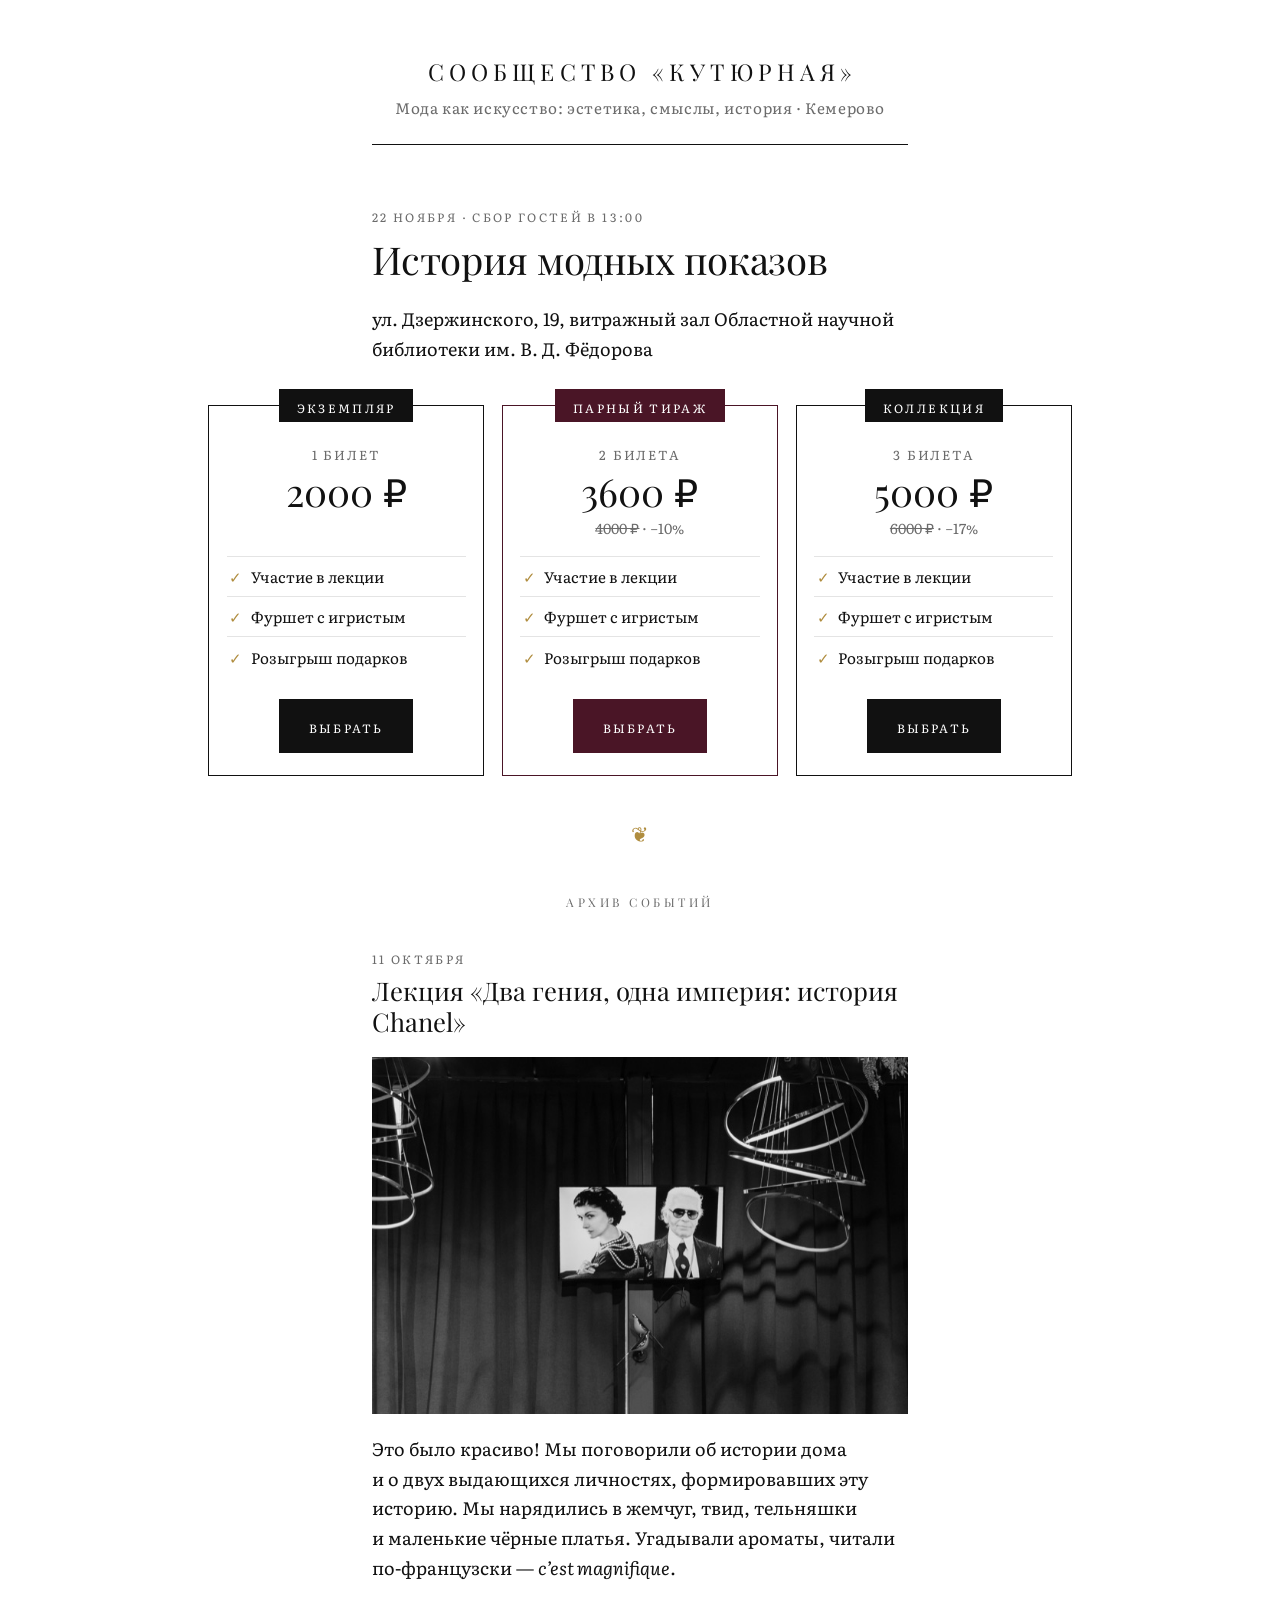
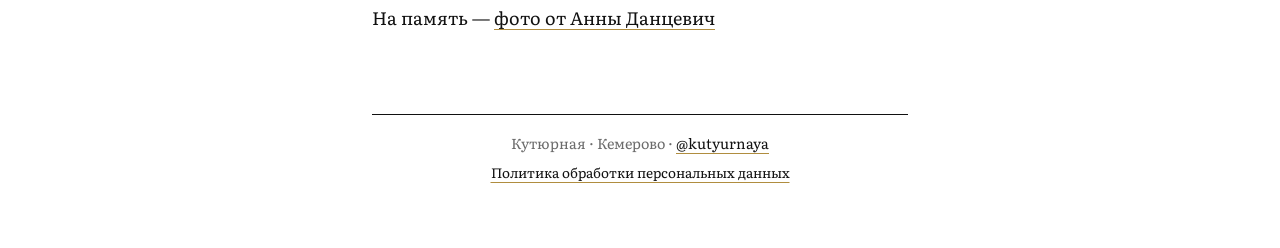
==== commit cdabfed2: "Карточки: скидка в процентах, без дублирующей подписи Co-Authored-By: Claude Opus 5.5 <noreply@anthr" ====
--- a/index.html
+++ b/index.html
@@ -42,7 +42,7 @@
           <p class="tariff-badge">Парный тираж</p>
           <p class="tariff-tickets">2 билета</p>
           <p class="tariff-price">3600&nbsp;₽</p>
-          <p class="tariff-old"><s>4000&nbsp;₽</s> · выгода 400&nbsp;₽</p>
+          <p class="tariff-old"><s>4000&nbsp;₽</s> · −10%</p>
           <ul class="tariff-incl"><li>Участие в лекции</li><li>Фуршет с игристым</li><li>Розыгрыш подарков</li></ul>
           <a class="tariff-btn" href="/registraciya/?tarif=para">Выбрать</a>
         </article>
@@ -50,12 +50,11 @@
           <p class="tariff-badge">Коллекция</p>
           <p class="tariff-tickets">3 билета</p>
           <p class="tariff-price">5000&nbsp;₽</p>
-          <p class="tariff-old"><s>6000&nbsp;₽</s> · выгода 1000&nbsp;₽</p>
+          <p class="tariff-old"><s>6000&nbsp;₽</s> · −17%</p>
           <ul class="tariff-incl"><li>Участие в лекции</li><li>Фуршет с игристым</li><li>Розыгрыш подарков</li></ul>
           <a class="tariff-btn" href="/registraciya/?tarif=kollekciya">Выбрать</a>
         </article>
       </div>
-      <p class="tariff-note">В каждый билет входит участие в&nbsp;лекции, фуршет с&nbsp;игристым и&nbsp;розыгрыш подарков.</p>
     </section>
 
     <p class="fleuron" aria-hidden="true">❦</p>
--- a/style.css
+++ b/style.css
@@ -122,7 +122,6 @@
 .tariff--accent { border-color: var(--accent); }
 .tariff--accent .tariff-badge, .tariff--accent .tariff-btn { background: var(--accent); border-color: var(--accent); }
 .tariff--accent .tariff-btn:hover { background: var(--paper); color: var(--accent); }
-.tariff-note { margin: 1.25rem 0 0; font-size: 0.95rem; color: var(--muted); }
 .chosen-tariff { margin: 1rem 0 0.2rem; font-variant-caps: all-small-caps; letter-spacing: 0.1em; font-size: 1.15rem; }
 .back-link { margin: 0 0 0.5rem; font-size: 0.95rem; }
 
